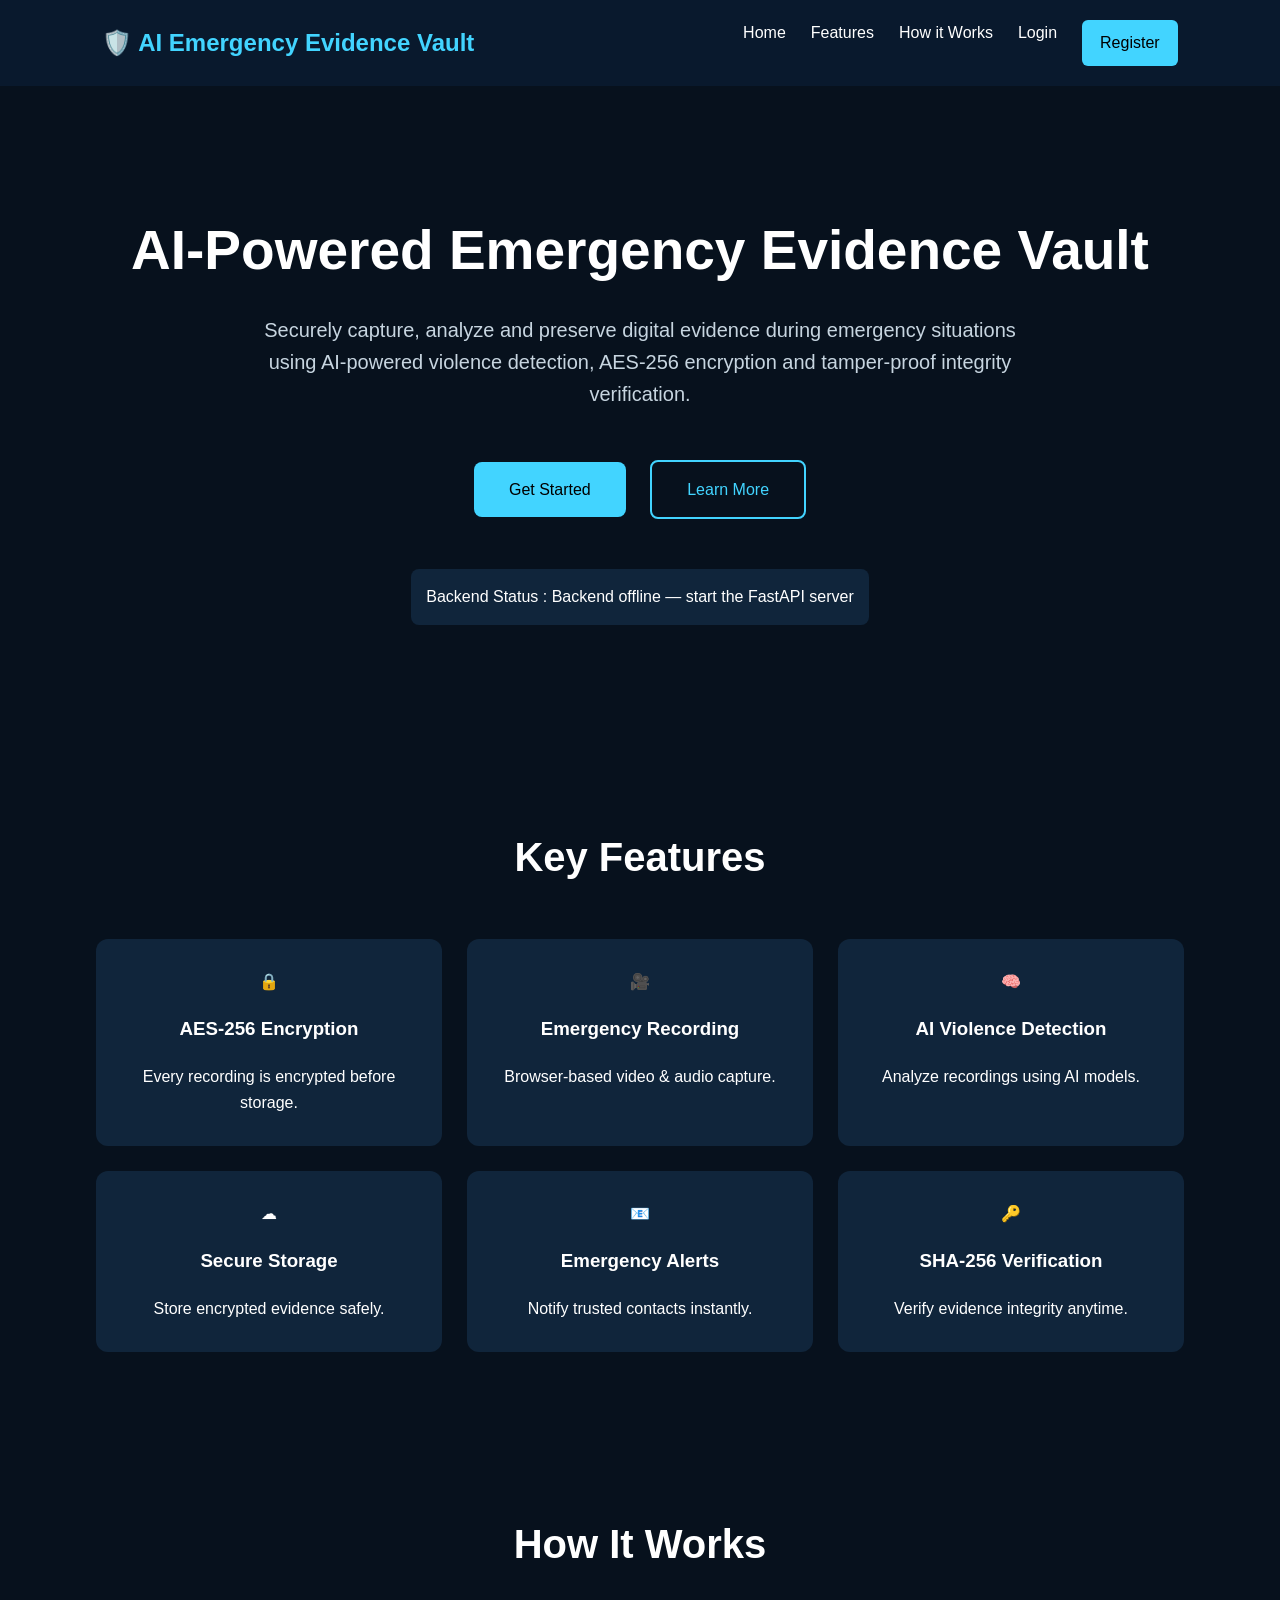
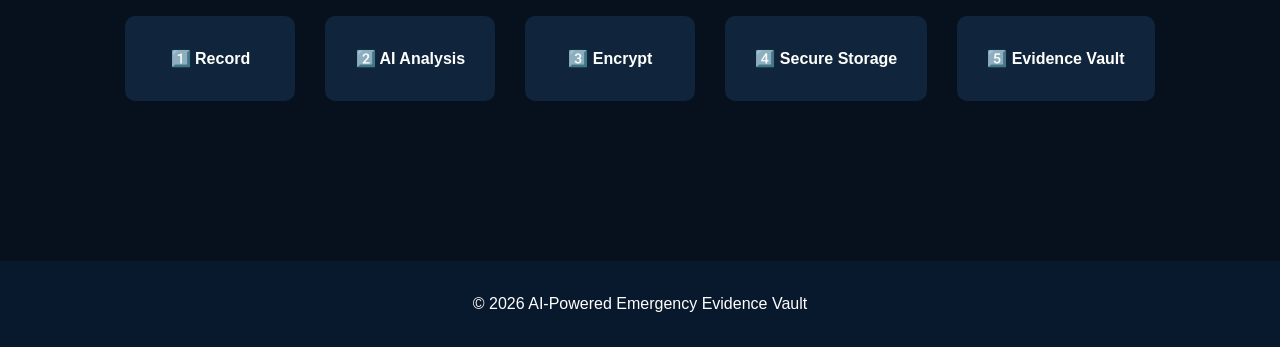
==== frontend/index.html @ c7b62e0b "Phase 1: Recording, upload and SHA-256 hashing" ====
<!DOCTYPE html>
<html lang="en">
<head>
    <meta charset="UTF-8">
    <meta name="viewport" content="width=device-width, initial-scale=1.0">
    <title>AI-Powered Emergency Evidence Vault</title>

    <link rel="stylesheet" href="css/style.css">
</head>

<body>

<header>

    <div class="logo">
        🛡️ AI Emergency Evidence Vault
    </div>

    <nav>

        <a href="index.html">Home</a>
        <a href="#features">Features</a>
        <a href="#workflow">How it Works</a>
        <a href="login.html">Login</a>
        <a href="register.html" class="register-btn">Register</a>

    </nav>

</header>


<section class="hero">

    <h1>
        AI-Powered Emergency Evidence Vault
    </h1>

    <p>

        Securely capture, analyze and preserve digital evidence during
        emergency situations using AI-powered violence detection,
        AES-256 encryption and tamper-proof integrity verification.

    </p>

    <div class="hero-buttons">

        <a href="login.html" class="primary-btn">
            Get Started
        </a>

        <a href="#features" class="secondary-btn">
            Learn More
        </a>

    </div>

    <div class="status-box">

        Backend Status :

        <span id="backend-status">

            Checking...

        </span>

    </div>

</section>



<section id="features">

    <h2>Key Features</h2>

    <div class="feature-grid">

        <div class="card">
            🔒
            <h3>AES-256 Encryption</h3>
            <p>
                Every recording is encrypted before storage.
            </p>
        </div>

        <div class="card">
            🎥
            <h3>Emergency Recording</h3>
            <p>
                Browser-based video & audio capture.
            </p>
        </div>

        <div class="card">
            🧠
            <h3>AI Violence Detection</h3>
            <p>
                Analyze recordings using AI models.
            </p>
        </div>

        <div class="card">
            ☁
            <h3>Secure Storage</h3>
            <p>
                Store encrypted evidence safely.
            </p>
        </div>

        <div class="card">
            📧
            <h3>Emergency Alerts</h3>
            <p>
                Notify trusted contacts instantly.
            </p>
        </div>

        <div class="card">
            🔑
            <h3>SHA-256 Verification</h3>
            <p>
                Verify evidence integrity anytime.
            </p>
        </div>

    </div>

</section>



<section id="workflow">

<h2>How It Works</h2>

<div class="steps">

<div class="step">
1️⃣ Record
</div>

<div class="step">
2️⃣ AI Analysis
</div>

<div class="step">
3️⃣ Encrypt
</div>

<div class="step">
4️⃣ Secure Storage
</div>

<div class="step">
5️⃣ Evidence Vault
</div>

</div>

</section>



<footer>

<p>

© 2026 AI-Powered Emergency Evidence Vault

</p>

</footer>

<script src="js/config.js"></script>
<script src="js/backend-status.js"></script>

</body>
</html>
---- frontend/css/style.css ----
/* ===========================
   AI Emergency Evidence Vault
   Modern Cybersecurity Theme
=========================== */

*{
    margin:0;
    padding:0;
    box-sizing:border-box;
    font-family:Arial, Helvetica, sans-serif;
}

body{

    background:#07111d;
    color:white;
    line-height:1.6;

}

/* Header */

header{

    display:flex;
    justify-content:space-between;
    align-items:center;

    padding:20px 8%;

    background:#09192d;

    position:sticky;
    top:0;

    z-index:1000;

}

.logo{

    font-size:24px;
    font-weight:bold;

    color:#42d4ff;

}

nav{

    display:flex;
    gap:25px;

}

nav a{

    color:white;
    text-decoration:none;
    transition:.3s;

}

nav a:hover{

    color:#42d4ff;

}

.register-btn{

    background:#42d4ff;

    color:black;

    padding:10px 18px;

    border-radius:6px;

}

/* Hero */

.hero{

    width:85%;

    margin:auto;

    padding:120px 0;

    text-align:center;

}

.hero h1{

    font-size:55px;

    margin-bottom:20px;

}

.hero p{

    width:70%;

    margin:auto;

    color:#c7d5e0;

    font-size:20px;

}

.hero-buttons{

    margin-top:40px;

}

.primary-btn,
.secondary-btn{

    text-decoration:none;

    padding:15px 35px;

    border-radius:8px;

    margin:10px;

    display:inline-block;

    transition:.3s;

}

.primary-btn{

    background:#42d4ff;

    color:black;

}

.secondary-btn{

    border:2px solid #42d4ff;

    color:#42d4ff;

}

.primary-btn:hover{

    transform:translateY(-3px);

}

.secondary-btn:hover{

    background:#42d4ff;

    color:black;

}

/* Backend */

.status-box{

    margin-top:40px;

    padding:15px;

    display:inline-block;

    background:#10253b;

    border-radius:8px;

}

/* Features */

#features{

    width:85%;

    margin:auto;

    padding:80px 0;

}

#features h2{

    text-align:center;

    margin-bottom:50px;

    font-size:40px;

}

.feature-grid{

    display:grid;

    grid-template-columns:repeat(auto-fit,minmax(260px,1fr));

    gap:25px;

}

.card{

    background:#10253b;

    padding:30px;

    border-radius:12px;

    text-align:center;

    transition:.3s;

}

.card:hover{

    transform:translateY(-8px);

    background:#143455;

}

.card h3{

    margin:20px 0;

}

/* Workflow */

#workflow{

    width:85%;

    margin:auto;

    padding:80px 0;

}

#workflow h2{

    text-align:center;

    margin-bottom:40px;

    font-size:40px;

}

.steps{

    display:flex;

    justify-content:center;

    gap:30px;

    flex-wrap:wrap;

}

.step{

    background:#10253b;

    padding:30px;

    border-radius:10px;

    min-width:170px;

    text-align:center;

    font-weight:bold;

}

/* Footer */

footer{

    background:#09192d;

    padding:30px;

    text-align:center;

    margin-top:80px;

}

/* Mobile */

@media(max-width:768px){

.hero h1{

    font-size:36px;

}

.hero p{

    width:100%;

}

header{

    flex-direction:column;

    gap:20px;

}

nav{

    flex-wrap:wrap;

    justify-content:center;

}

}
/* ===========================
   Authentication Pages
=========================== */

.auth-section{

    min-height:85vh;

    display:flex;

    justify-content:center;

    align-items:center;

}

.auth-card{

    width:400px;

    background:#10253b;

    padding:40px;

    border-radius:12px;

    text-align:center;

}

.auth-card h2{

    margin-bottom:15px;

}

.auth-card p{

    color:#c7d5e0;

    margin-bottom:20px;

}

.auth-card input{

    width:100%;

    padding:14px;

    margin-bottom:18px;

    border:none;

    border-radius:8px;

    background:#1a3552;

    color:white;

}

.auth-card input:focus{

    outline:2px solid #42d4ff;

}

.auth-card button{

    width:100%;

    padding:14px;

    border:none;

    border-radius:8px;

    background:#42d4ff;

    color:black;

    font-size:16px;

    cursor:pointer;

    transition:.3s;

}

.auth-card button:hover{

    background:#29c3f0;

}

.auth-link{

    margin-top:20px;

}

.auth-link a{

    color:#42d4ff;

    text-decoration:none;

}
/* ===========================
   Dashboard
=========================== */

.dashboard{

    width:90%;
    margin:auto;
    padding:60px 0;
    text-align:center;

}

.dashboard h1{

    font-size:42px;
    margin-bottom:15px;

}

.dashboard p{

    color:#c7d5e0;
    margin-bottom:40px;

}

.dashboard-grid{

    display:grid;
    grid-template-columns:repeat(auto-fit,minmax(280px,1fr));
    gap:25px;

}

.dashboard-card{

    background:#10253b;
    padding:30px;
    border-radius:12px;
    transition:.3s;

}

.dashboard-card:hover{

    transform:translateY(-6px);
    background:#143455;

}

.dashboard-card h3{

    margin-bottom:15px;

}

.dashboard-card p{

    margin-bottom:20px;

}

.dashboard-card a{

    display:inline-block;
    text-decoration:none;
    background:#42d4ff;
    color:black;
    padding:10px 20px;
    border-radius:8px;

}
/* ===========================
   Recorder
=========================== */

.recorder{

    width:90%;
    margin:auto;
    text-align:center;
    padding:60px 0;

}

.camera-box{

    width:800px;
    max-width:100%;
    margin:30px auto;

}

.camera-box video{

    width:100%;
    border-radius:12px;
    border:3px solid #42d4ff;

}

.record-buttons{

    margin-top:30px;

}

.record-buttons button{

    padding:15px 25px;
    margin:10px;
    font-size:16px;
    border:none;
    border-radius:8px;
    cursor:pointer;

}

#startBtn{

    background:#28a745;
    color:white;

}

#stopBtn{

    background:#dc3545;
    color:white;

}

.timer{

    margin-top:20px;
    font-size:22px;
    font-weight:bold;

}

#status{

    margin-top:20px;
    color:#42d4ff;

}
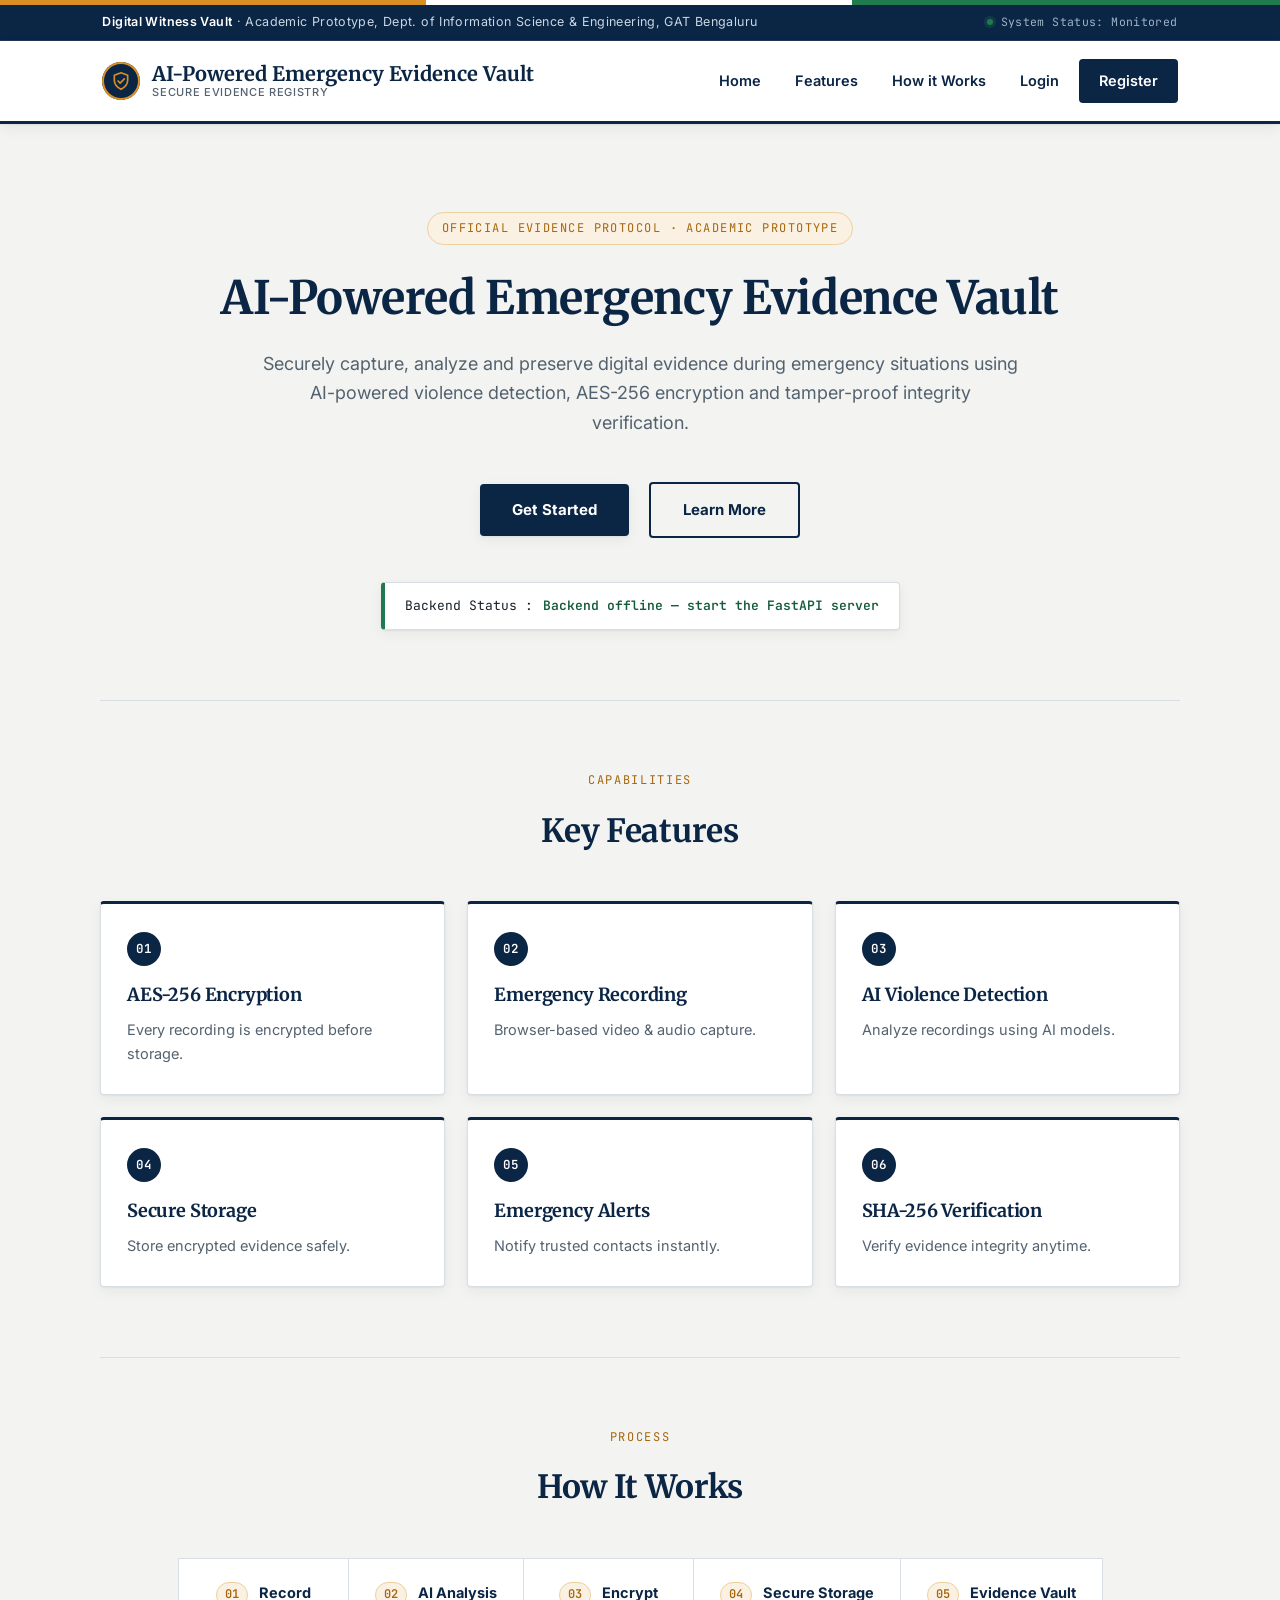
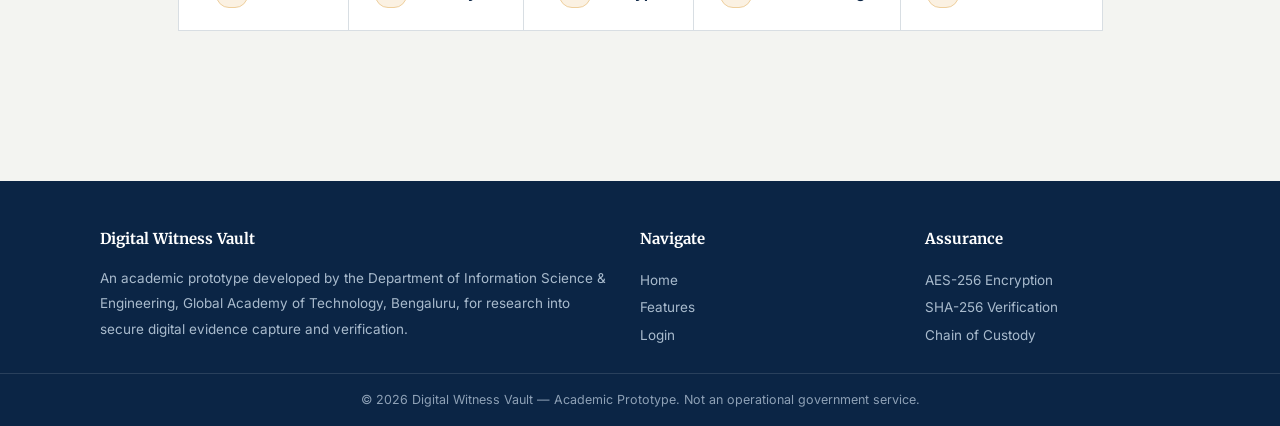
==== commit 7cff6ca0: "Add SHA-256 hashing, AES encryption, evidence verification, and chain of custody" ====
--- a/frontend/index.html
+++ b/frontend/index.html
@@ -10,10 +10,25 @@
 
 <body>
 
+<div class="gov-strip"></div>
+<div class="credential-bar">
+    <span><strong>Digital Witness Vault</strong> &middot; Academic Prototype, Dept. of Information Science &amp; Engineering, GAT Bengaluru</span>
+    <span class="cred-right"><span class="dot"></span> System Status: Monitored</span>
+</div>
+
 <header>
 
     <div class="logo">
-        🛡️ AI Emergency Evidence Vault
+        <span class="seal">
+            <svg viewBox="0 0 24 24" fill="none" stroke="#d98e26" stroke-width="2" stroke-linecap="round" stroke-linejoin="round">
+                <path d="M12 2l8 3v6c0 5-3.5 8.5-8 11-4.5-2.5-8-6-8-11V5l8-3z"/>
+                <path d="M8.5 12l2.5 2.5 5-5"/>
+            </svg>
+        </span>
+        <span class="logo-text">
+            AI-Powered Emergency Evidence Vault
+            <small>Secure Evidence Registry</small>
+        </span>
     </div>
 
     <nav>
@@ -73,12 +88,13 @@
 
 <section id="features">
 
+    <span class="section-eyebrow">Capabilities</span>
     <h2>Key Features</h2>
 
     <div class="feature-grid">
 
         <div class="card">
-            🔒
+            <span class="card-badge">01</span>
             <h3>AES-256 Encryption</h3>
             <p>
                 Every recording is encrypted before storage.
@@ -86,15 +102,15 @@
         </div>
 
         <div class="card">
-            🎥
+            <span class="card-badge">02</span>
             <h3>Emergency Recording</h3>
             <p>
-                Browser-based video & audio capture.
-            </p>
-        </div>
-
-        <div class="card">
-            🧠
+                Browser-based video &amp; audio capture.
+            </p>
+        </div>
+
+        <div class="card">
+            <span class="card-badge">03</span>
             <h3>AI Violence Detection</h3>
             <p>
                 Analyze recordings using AI models.
@@ -102,7 +118,7 @@
         </div>
 
         <div class="card">
-            ☁
+            <span class="card-badge">04</span>
             <h3>Secure Storage</h3>
             <p>
                 Store encrypted evidence safely.
@@ -110,7 +126,7 @@
         </div>
 
         <div class="card">
-            📧
+            <span class="card-badge">05</span>
             <h3>Emergency Alerts</h3>
             <p>
                 Notify trusted contacts instantly.
@@ -118,7 +134,7 @@
         </div>
 
         <div class="card">
-            🔑
+            <span class="card-badge">06</span>
             <h3>SHA-256 Verification</h3>
             <p>
                 Verify evidence integrity anytime.
@@ -133,29 +149,20 @@
 
 <section id="workflow">
 
+<span class="section-eyebrow">Process</span>
 <h2>How It Works</h2>
 
 <div class="steps">
 
-<div class="step">
-1️⃣ Record
-</div>
-
-<div class="step">
-2️⃣ AI Analysis
-</div>
-
-<div class="step">
-3️⃣ Encrypt
-</div>
-
-<div class="step">
-4️⃣ Secure Storage
-</div>
-
-<div class="step">
-5️⃣ Evidence Vault
-</div>
+<div class="step"><span class="step-no">01</span> Record</div>
+
+<div class="step"><span class="step-no">02</span> AI Analysis</div>
+
+<div class="step"><span class="step-no">03</span> Encrypt</div>
+
+<div class="step"><span class="step-no">04</span> Secure Storage</div>
+
+<div class="step"><span class="step-no">05</span> Evidence Vault</div>
 
 </div>
 
@@ -165,11 +172,40 @@
 
 <footer>
 
-<p>
-
-© 2026 AI-Powered Emergency Evidence Vault
-
-</p>
+<div class="footer-inner">
+
+    <div>
+        <h4>Digital Witness Vault</h4>
+        <p>
+            An academic prototype developed by the Department of Information
+            Science &amp; Engineering, Global Academy of Technology, Bengaluru,
+            for research into secure digital evidence capture and verification.
+        </p>
+    </div>
+
+    <div>
+        <h4>Navigate</h4>
+        <ul>
+            <li><a href="index.html">Home</a></li>
+            <li><a href="#features">Features</a></li>
+            <li><a href="login.html">Login</a></li>
+        </ul>
+    </div>
+
+    <div>
+        <h4>Assurance</h4>
+        <ul>
+            <li><a href="#">AES-256 Encryption</a></li>
+            <li><a href="#">SHA-256 Verification</a></li>
+            <li><a href="#">Chain of Custody</a></li>
+        </ul>
+    </div>
+
+</div>
+
+<div class="footer-bottom">
+    © 2026 Digital Witness Vault — Academic Prototype. Not an operational government service.
+</div>
 
 </footer>
 
--- a/frontend/css/style.css
+++ b/frontend/css/style.css
@@ -1,82 +1,235 @@
-/* ===========================
-   AI Emergency Evidence Vault
-   Modern Cybersecurity Theme
-=========================== */
+/* ============================================================
+   DIGITAL WITNESS VAULT
+   Public Safety / e-Governance Visual System
+   Design tokens:
+     Ink navy   #0B2545   (authority, headers, primary text on light)
+     Deep blue  #123A63   (secondary surfaces, gradients)
+     Seal gold  #B6721A / #D98E26  (verification accent, used sparingly)
+     Verified green #1F7A4D (integrity / success states)
+     Alert red  #B3261E   (emergency actions only)
+     Paper      #F3F4F1   (page background, like official stationery)
+     Surface    #FFFFFF
+     Rule       #D8DEE3
+   Type:
+     Display  -> "Merriweather" (serif, authoritative, document-like)
+     Body     -> "Inter" (clean, legible, modern civic-tech sans)
+     Data/Mono-> "JetBrains Mono" (hashes, IDs, verification codes)
+============================================================ */
+
+@import url('https://fonts.googleapis.com/css2?family=Merriweather:wght@700;900&family=Inter:wght@400;500;600;700&family=JetBrains+Mono:wght@500;600&display=swap');
+
+:root{
+    --navy:#0b2545;
+    --navy-2:#123a63;
+    --navy-3:#0e2f52;
+    --gold:#d98e26;
+    --gold-dark:#a5670f;
+    --green:#1f7a4d;
+    --green-dark:#155c3a;
+    --red:#b3261e;
+    --red-dark:#8c1e18;
+    --paper:#f3f4f1;
+    --surface:#ffffff;
+    --surface-alt:#eceff2;
+    --ink:#16202b;
+    --ink-muted:#54626f;
+    --rule:#d8dee3;
+    --rule-strong:#b9c2ca;
+    --radius:4px;
+    --shadow:0 1px 2px rgba(11,37,69,.06), 0 4px 14px rgba(11,37,69,.06);
+}
 
 *{
     margin:0;
     padding:0;
     box-sizing:border-box;
-    font-family:Arial, Helvetica, sans-serif;
+}
+
+html{
+    scroll-behavior:smooth;
 }
 
 body{
-
-    background:#07111d;
-    color:white;
-    line-height:1.6;
-
-}
-
-/* Header */
-
-header{
-
+    background:var(--paper);
+    color:var(--ink);
+    font-family:"Inter",Arial,Helvetica,sans-serif;
+    line-height:1.65;
+    -webkit-font-smoothing:antialiased;
+}
+
+h1,h2,h3{
+    font-family:"Merriweather",Georgia,serif;
+    color:var(--navy);
+    letter-spacing:-0.01em;
+}
+
+a{ color:inherit; }
+
+::selection{
+    background:var(--gold);
+    color:var(--navy);
+}
+
+::-webkit-scrollbar{ width:10px; }
+::-webkit-scrollbar-track{ background:var(--paper); }
+::-webkit-scrollbar-thumb{ background:var(--navy-2); border-radius:10px; }
+
+/* ===========================
+   Identity strip (tricolour rule + credential line)
+=========================== */
+
+.gov-strip{
+    height:5px;
+    width:100%;
+    background:linear-gradient(90deg,var(--gold) 0 33.3%, #ffffff 33.3% 66.6%, var(--green) 66.6% 100%);
+}
+
+.credential-bar{
+    background:var(--navy);
+    color:#c9d6e4;
+    font-family:"Inter",sans-serif;
+    font-size:12.5px;
+    letter-spacing:.03em;
+    padding:7px 8%;
     display:flex;
     justify-content:space-between;
     align-items:center;
-
-    padding:20px 8%;
-
-    background:#09192d;
+    flex-wrap:wrap;
+    gap:6px;
+    border-bottom:1px solid rgba(255,255,255,.08);
+}
+
+.credential-bar strong{
+    color:#ffffff;
+    font-weight:600;
+}
+
+.credential-bar .cred-right{
+    display:flex;
+    align-items:center;
+    gap:8px;
+    font-family:"JetBrains Mono",monospace;
+    font-size:11.5px;
+    color:#9fb2c6;
+}
+
+.credential-bar .dot{
+    width:6px;
+    height:6px;
+    border-radius:50%;
+    background:var(--green);
+    display:inline-block;
+    box-shadow:0 0 0 3px rgba(31,122,77,.25);
+}
+
+/* Header */
+
+header{
+
+    display:flex;
+    justify-content:space-between;
+    align-items:center;
+
+    padding:18px 8%;
+
+    background:var(--surface);
+    border-bottom:3px solid var(--navy);
 
     position:sticky;
     top:0;
 
     z-index:1000;
 
+    box-shadow:var(--shadow);
+
 }
 
 .logo{
 
-    font-size:24px;
-    font-weight:bold;
-
-    color:#42d4ff;
-
+    font-size:20px;
+    font-weight:700;
+    font-family:"Merriweather",serif;
+
+    color:var(--navy);
+
+    display:flex;
+    align-items:center;
+    gap:12px;
+    line-height:1.2;
+
+}
+
+.logo .seal{
+    width:38px;
+    height:38px;
+    flex-shrink:0;
+    border-radius:50%;
+    background:var(--navy);
+    display:flex;
+    align-items:center;
+    justify-content:center;
+    box-shadow:inset 0 0 0 2px var(--gold);
+}
+
+.logo .seal svg{
+    width:20px;
+    height:20px;
+}
+
+.logo .logo-text{
+    display:flex;
+    flex-direction:column;
+}
+
+.logo .logo-text small{
+    font-family:"Inter",sans-serif;
+    font-weight:500;
+    font-size:11px;
+    letter-spacing:.06em;
+    text-transform:uppercase;
+    color:var(--ink-muted);
 }
 
 nav{
 
     display:flex;
-    gap:25px;
+    align-items:center;
+    gap:6px;
 
 }
 
 nav a{
 
-    color:white;
+    color:var(--navy);
     text-decoration:none;
-    transition:.3s;
+    transition:.2s;
+    font-weight:600;
+    font-size:14.5px;
+    padding:9px 14px;
+    border-radius:var(--radius);
 
 }
 
 nav a:hover{
 
-    color:#42d4ff;
+    background:var(--surface-alt);
+    color:var(--navy-2);
 
 }
 
 .register-btn{
 
-    background:#42d4ff;
-
-    color:black;
-
-    padding:10px 18px;
-
-    border-radius:6px;
-
+    background:var(--navy) !important;
+
+    color:#ffffff !important;
+
+    padding:10px 20px !important;
+    border-radius:var(--radius) !important;
+
+}
+
+.register-btn:hover{
+    background:var(--navy-2) !important;
 }
 
 /* Hero */
@@ -84,20 +237,38 @@
 .hero{
 
     width:85%;
+    max-width:1080px;
 
     margin:auto;
 
-    padding:120px 0;
-
-    text-align:center;
-
+    padding:88px 0 70px;
+
+    text-align:center;
+
+    position:relative;
+
+}
+
+.hero::before{
+    content:"OFFICIAL EVIDENCE PROTOCOL · ACADEMIC PROTOTYPE";
+    display:inline-block;
+    font-family:"JetBrains Mono",monospace;
+    font-size:12px;
+    letter-spacing:.12em;
+    color:var(--gold-dark);
+    background:#fbf1e2;
+    border:1px solid #eecf9d;
+    padding:6px 14px;
+    border-radius:20px;
+    margin-bottom:26px;
 }
 
 .hero h1{
 
-    font-size:55px;
-
-    margin-bottom:20px;
+    font-size:46px;
+    line-height:1.2;
+
+    margin-bottom:22px;
 
 }
 
@@ -107,15 +278,15 @@
 
     margin:auto;
 
-    color:#c7d5e0;
-
-    font-size:20px;
+    color:var(--ink-muted);
+
+    font-size:18px;
 
 }
 
 .hero-buttons{
 
-    margin-top:40px;
+    margin-top:36px;
 
 }
 
@@ -124,218 +295,341 @@
 
     text-decoration:none;
 
-    padding:15px 35px;
-
-    border-radius:8px;
-
-    margin:10px;
+    padding:14px 32px;
+
+    border-radius:var(--radius);
+
+    margin:8px;
 
     display:inline-block;
 
-    transition:.3s;
+    transition:.2s;
+
+    font-weight:700;
+    font-size:15px;
 
 }
 
 .primary-btn{
 
-    background:#42d4ff;
-
-    color:black;
-
+    background:var(--navy);
+
+    color:#ffffff;
+    box-shadow:var(--shadow);
+
+}
+
+.primary-btn:hover{
+    background:var(--navy-2);
+    transform:translateY(-2px);
 }
 
 .secondary-btn{
 
-    border:2px solid #42d4ff;
-
-    color:#42d4ff;
-
-}
-
-.primary-btn:hover{
-
-    transform:translateY(-3px);
+    border:2px solid var(--navy);
+    color:var(--navy);
+    background:transparent;
 
 }
 
 .secondary-btn:hover{
 
-    background:#42d4ff;
-
-    color:black;
-
-}
-
-/* Backend */
+    background:var(--navy);
+    color:#ffffff;
+
+}
+
+/* Backend status */
 
 .status-box{
 
-    margin-top:40px;
-
-    padding:15px;
-
+    margin-top:36px;
+
+    padding:12px 20px;
+
+    display:inline-flex;
+    align-items:center;
+    gap:10px;
+
+    background:var(--surface);
+    border:1px solid var(--rule);
+    border-left:4px solid var(--green);
+
+    border-radius:var(--radius);
+
+    font-family:"JetBrains Mono",monospace;
+    font-size:13px;
+    color:var(--ink);
+    box-shadow:var(--shadow);
+
+}
+
+#backend-status{
+    font-weight:600;
+    color:var(--green-dark);
+}
+
+/* Features */
+
+#features{
+
+    width:85%;
+    max-width:1080px;
+
+    margin:auto;
+
+    padding:70px 0;
+
+    border-top:1px solid var(--rule);
+
+}
+
+#features h2{
+
+    text-align:center;
+
+    margin-bottom:12px;
+
+    font-size:32px;
+
+}
+
+.section-eyebrow{
+    display:block;
+    text-align:center;
+    font-family:"JetBrains Mono",monospace;
+    font-size:12px;
+    letter-spacing:.14em;
+    color:var(--gold-dark);
+    text-transform:uppercase;
+    margin-bottom:14px;
+}
+
+.feature-grid{
+
+    display:grid;
+
+    grid-template-columns:repeat(auto-fit,minmax(260px,1fr));
+
+    gap:22px;
+    margin-top:44px;
+
+}
+
+.card{
+
+    background:var(--surface);
+    padding:28px 26px;
+    border-radius:var(--radius);
+    border:1px solid var(--rule);
+    border-top:3px solid var(--navy);
+    text-align:left;
+    transition:.2s;
+    box-shadow:var(--shadow);
+
+}
+
+.card:hover{
+
+    transform:translateY(-4px);
+    border-top-color:var(--gold);
+
+}
+
+.card-badge{
+    display:inline-flex;
+    align-items:center;
+    justify-content:center;
+    width:34px;
+    height:34px;
+    border-radius:50%;
+    background:var(--navy);
+    color:#ffffff;
+    font-family:"JetBrains Mono",monospace;
+    font-size:12.5px;
+    font-weight:600;
+}
+
+.card h3{
+
+    margin:14px 0 8px;
+    font-size:18px;
+
+}
+
+.card p{
+    color:var(--ink-muted);
+    font-size:14.5px;
+}
+
+/* Workflow */
+
+#workflow{
+
+    width:85%;
+    max-width:1080px;
+
+    margin:auto;
+
+    padding:70px 0;
+
+    border-top:1px solid var(--rule);
+
+}
+
+#workflow h2{
+
+    text-align:center;
+
+    margin-bottom:12px;
+
+    font-size:32px;
+
+}
+
+.steps{
+
+    display:flex;
+
+    justify-content:center;
+
+    gap:0;
+    margin-top:44px;
+
+    flex-wrap:wrap;
+
+}
+
+.step{
+
+    background:var(--surface);
+    border:1px solid var(--rule);
+    padding:22px 26px;
+    min-width:170px;
+    text-align:center;
+    font-weight:700;
+    color:var(--navy);
+    position:relative;
+    font-size:14.5px;
+
+}
+
+.step:not(:last-child){
+    border-right:none;
+}
+
+.step-no{
     display:inline-block;
-
-    background:#10253b;
-
-    border-radius:8px;
-
-}
-
-/* Features */
-
-#features{
-
+    font-family:"JetBrains Mono",monospace;
+    color:var(--gold-dark);
+    background:#fbf1e2;
+    border:1px solid #eecf9d;
+    padding:2px 8px;
+    border-radius:20px;
+    font-size:12px;
+    margin-right:8px;
+    font-weight:600;
+}
+
+/* Footer */
+
+footer{
+
+    background:var(--navy);
+    color:#c9d6e4;
+    padding:0;
+    margin-top:80px;
+
+}
+
+.footer-inner{
     width:85%;
-
+    max-width:1080px;
     margin:auto;
-
-    padding:80px 0;
-
-}
-
-#features h2{
-
-    text-align:center;
-
-    margin-bottom:50px;
-
-    font-size:40px;
-
-}
-
-.feature-grid{
-
+    padding:46px 0 24px;
     display:grid;
-
-    grid-template-columns:repeat(auto-fit,minmax(260px,1fr));
-
-    gap:25px;
-
-}
-
-.card{
-
-    background:#10253b;
-
-    padding:30px;
-
-    border-radius:12px;
-
-    text-align:center;
-
-    transition:.3s;
-
-}
-
-.card:hover{
-
-    transform:translateY(-8px);
-
-    background:#143455;
-
-}
-
-.card h3{
-
-    margin:20px 0;
-
-}
-
-/* Workflow */
-
-#workflow{
-
-    width:85%;
-
-    margin:auto;
-
-    padding:80px 0;
-
-}
-
-#workflow h2{
-
-    text-align:center;
-
-    margin-bottom:40px;
-
-    font-size:40px;
-
+    grid-template-columns:2fr 1fr 1fr;
+    gap:30px;
+}
+
+.footer-inner h4{
+    color:#ffffff;
+    font-family:"Merriweather",serif;
+    font-size:15px;
+    margin-bottom:14px;
+}
+
+.footer-inner p, .footer-inner a{
+    font-size:13.5px;
+    color:#a9bbcd;
+    text-decoration:none;
+    line-height:1.9;
+}
+
+.footer-inner ul{
+    list-style:none;
+}
+
+.footer-bottom{
+    border-top:1px solid rgba(255,255,255,.12);
+    text-align:center;
+    padding:16px 0;
+    font-size:12.5px;
+    color:#8ea1b6;
+}
+
+footer p{
+    margin:0;
+}
+
+/* Mobile */
+
+@media(max-width:768px){
+
+.hero h1{
+
+    font-size:30px;
+
+}
+
+.hero p{
+
+    width:100%;
+
+}
+
+header{
+
+    flex-direction:column;
+    gap:14px;
+
+}
+
+nav{
+
+    flex-wrap:wrap;
+
+    justify-content:center;
+
+}
+
+.credential-bar{
+    flex-direction:column;
+    text-align:center;
+}
+
+.footer-inner{
+    grid-template-columns:1fr;
 }
 
 .steps{
-
-    display:flex;
-
-    justify-content:center;
-
-    gap:30px;
-
-    flex-wrap:wrap;
-
-}
-
-.step{
-
-    background:#10253b;
-
-    padding:30px;
-
-    border-radius:10px;
-
-    min-width:170px;
-
-    text-align:center;
-
-    font-weight:bold;
-
-}
-
-/* Footer */
-
-footer{
-
-    background:#09192d;
-
-    padding:30px;
-
-    text-align:center;
-
-    margin-top:80px;
-
-}
-
-/* Mobile */
-
-@media(max-width:768px){
-
-.hero h1{
-
-    font-size:36px;
-
-}
-
-.hero p{
-
-    width:100%;
-
-}
-
-header{
-
     flex-direction:column;
-
-    gap:20px;
-
-}
-
-nav{
-
-    flex-wrap:wrap;
-
-    justify-content:center;
-
+    align-items:stretch;
+}
+
+.step:not(:last-child){
+    border-right:1px solid var(--rule);
+    border-bottom:none;
 }
 
 }
@@ -345,7 +639,7 @@
 
 .auth-section{
 
-    min-height:85vh;
+    min-height:80vh;
 
     display:flex;
 
@@ -353,161 +647,207 @@
 
     align-items:center;
 
+    padding:40px 20px;
+
 }
 
 .auth-card{
 
-    width:400px;
-
-    background:#10253b;
-
-    padding:40px;
-
-    border-radius:12px;
-
-    text-align:center;
+    width:420px;
+    max-width:100%;
+
+    background:var(--surface);
+
+    padding:44px 40px;
+
+    border-radius:var(--radius);
+    border:1px solid var(--rule);
+    border-top:4px solid var(--navy);
+
+    text-align:left;
+    box-shadow:var(--shadow);
 
 }
 
 .auth-card h2{
 
-    margin-bottom:15px;
+    margin-bottom:8px;
+    font-size:26px;
 
 }
 
 .auth-card p{
 
-    color:#c7d5e0;
-
-    margin-bottom:20px;
-
+    color:var(--ink-muted);
+    margin-bottom:28px;
+    font-size:14.5px;
+
+}
+
+.auth-card label{
+    display:block;
+    font-size:12.5px;
+    font-weight:600;
+    letter-spacing:.03em;
+    text-transform:uppercase;
+    color:var(--ink-muted);
+    margin-bottom:6px;
 }
 
 .auth-card input{
 
     width:100%;
 
+    padding:13px 14px;
+
+    margin-bottom:18px;
+
+    border:1px solid var(--rule-strong);
+
+    border-radius:var(--radius);
+
+    background:var(--surface-alt);
+
+    color:var(--ink);
+
+    font-size:15px;
+    font-family:"Inter",sans-serif;
+
+}
+
+.auth-card input::placeholder{
+    color:#8b97a3;
+}
+
+.auth-card input:focus{
+
+    outline:none;
+    border-color:var(--navy);
+    background:var(--surface);
+    box-shadow:0 0 0 3px rgba(11,37,69,.12);
+
+}
+
+.auth-card button{
+
+    width:100%;
+
     padding:14px;
 
-    margin-bottom:18px;
-
     border:none;
 
-    border-radius:8px;
-
-    background:#1a3552;
-
-    color:white;
-
-}
-
-.auth-card input:focus{
-
-    outline:2px solid #42d4ff;
-
-}
-
-.auth-card button{
-
-    width:100%;
-
-    padding:14px;
-
-    border:none;
-
-    border-radius:8px;
-
-    background:#42d4ff;
-
-    color:black;
-
-    font-size:16px;
+    border-radius:var(--radius);
+
+    background:var(--navy);
+
+    color:#ffffff;
+
+    font-size:15.5px;
+    font-weight:700;
 
     cursor:pointer;
 
-    transition:.3s;
+    transition:.2s;
 
 }
 
 .auth-card button:hover{
 
-    background:#29c3f0;
+    background:var(--navy-2);
 
 }
 
 .auth-link{
 
-    margin-top:20px;
+    margin-top:22px;
+    text-align:center;
+    font-size:14px;
+    color:var(--ink-muted);
 
 }
 
 .auth-link a{
 
-    color:#42d4ff;
-
+    color:var(--navy);
+    font-weight:600;
     text-decoration:none;
 
 }
+
+.auth-link a:hover{
+    text-decoration:underline;
+}
+
 /* ===========================
    Dashboard
 =========================== */
 
 .dashboard{
 
-    width:90%;
+    width:88%;
+    max-width:1100px;
     margin:auto;
-    padding:60px 0;
-    text-align:center;
+    padding:64px 0;
 
 }
 
 .dashboard h1{
 
-    font-size:42px;
-    margin-bottom:15px;
+    font-size:34px;
+    margin-bottom:12px;
+    text-align:center;
 
 }
 
 .dashboard p{
 
-    color:#c7d5e0;
-    margin-bottom:40px;
+    color:var(--ink-muted);
+    margin-bottom:44px;
+    text-align:center;
+    font-size:16px;
 
 }
 
 .dashboard-grid{
 
     display:grid;
-    grid-template-columns:repeat(auto-fit,minmax(280px,1fr));
-    gap:25px;
+    grid-template-columns:repeat(auto-fit,minmax(260px,1fr));
+    gap:22px;
 
 }
 
 .dashboard-card{
 
-    background:#10253b;
-    padding:30px;
-    border-radius:12px;
-    transition:.3s;
+    background:var(--surface);
+    padding:28px;
+    border-radius:var(--radius);
+    border:1px solid var(--rule);
+    border-left:4px solid var(--navy);
+    transition:.2s;
+    box-shadow:var(--shadow);
 
 }
 
 .dashboard-card:hover{
 
-    transform:translateY(-6px);
-    background:#143455;
+    transform:translateY(-4px);
+    border-left-color:var(--gold);
 
 }
 
 .dashboard-card h3{
 
-    margin-bottom:15px;
+    margin-bottom:10px;
+    font-size:18px;
 
 }
 
 .dashboard-card p{
 
     margin-bottom:20px;
+    text-align:left;
+    color:var(--ink-muted);
+    font-size:14.5px;
 
 }
 
@@ -515,83 +855,191 @@
 
     display:inline-block;
     text-decoration:none;
-    background:#42d4ff;
-    color:black;
+    background:var(--navy);
+    color:#ffffff;
     padding:10px 20px;
-    border-radius:8px;
-
-}
+    border-radius:var(--radius);
+    font-weight:600;
+    font-size:14px;
+
+}
+
+.dashboard-card a:hover{
+    background:var(--navy-2);
+}
+
 /* ===========================
    Recorder
 =========================== */
 
 .recorder{
 
-    width:90%;
+    width:88%;
+    max-width:900px;
     margin:auto;
     text-align:center;
-    padding:60px 0;
-
+    padding:64px 0;
+
+}
+
+.recorder h1{
+    font-size:32px;
+    margin-bottom:10px;
+}
+
+.recorder > p{
+    color:var(--ink-muted);
+    font-size:15.5px;
 }
 
 .camera-box{
 
     width:800px;
     max-width:100%;
-    margin:30px auto;
+    margin:34px auto;
+    border-radius:var(--radius);
+    overflow:hidden;
+    border:1px solid var(--rule);
+    box-shadow:var(--shadow);
 
 }
 
 .camera-box video{
 
     width:100%;
-    border-radius:12px;
-    border:3px solid #42d4ff;
+    display:block;
+    background:#0b1622;
 
 }
 
 .record-buttons{
 
-    margin-top:30px;
+    margin-top:28px;
 
 }
 
 .record-buttons button{
 
-    padding:15px 25px;
-    margin:10px;
-    font-size:16px;
+    padding:14px 26px;
+    margin:8px;
+    font-size:15px;
+    font-weight:700;
     border:none;
-    border-radius:8px;
+    border-radius:var(--radius);
     cursor:pointer;
+    transition:.2s;
 
 }
 
 #startBtn{
 
-    background:#28a745;
+    background:var(--green);
     color:white;
 
 }
 
+#startBtn:hover{
+    background:var(--green-dark);
+}
+
 #stopBtn{
 
-    background:#dc3545;
+    background:var(--red);
     color:white;
 
 }
 
+#stopBtn:hover{
+    background:var(--red-dark);
+}
+
+#stopBtn:disabled,
+#startBtn:disabled{
+    opacity:.45;
+    cursor:not-allowed;
+}
+
 .timer{
 
     margin-top:20px;
+    font-family:"JetBrains Mono",monospace;
     font-size:22px;
-    font-weight:bold;
+    font-weight:600;
+    color:var(--navy);
 
 }
 
 #status{
 
-    margin-top:20px;
-    color:#42d4ff;
-
-}+    margin-top:18px;
+    color:var(--ink-muted);
+    font-family:"JetBrains Mono",monospace;
+    font-size:13.5px;
+
+}
+
+/* ===========================
+   Generic page shell (Evidence Vault etc.)
+=========================== */
+
+.page-shell{
+
+    width:85%;
+    max-width:820px;
+    margin:auto;
+    padding:80px 0;
+    text-align:center;
+
+}
+
+.page-shell h1{
+    font-size:34px;
+    margin-bottom:12px;
+}
+
+.page-shell .subtitle{
+    display:block;
+    color:var(--ink-muted);
+    font-size:15.5px;
+    margin-bottom:28px;
+}
+
+#backend-status.checking{
+    display:inline-block;
+    font-family:"JetBrains Mono",monospace;
+    font-size:13px;
+    padding:10px 18px;
+    background:var(--surface);
+    border:1px solid var(--rule);
+    border-left:4px solid var(--gold);
+    border-radius:var(--radius);
+    color:var(--ink);
+}
+
+.page-nav{
+
+    margin-top:36px;
+    display:flex;
+    justify-content:center;
+    gap:14px;
+
+}
+
+.page-nav a{
+
+    text-decoration:none;
+    color:var(--navy);
+    font-weight:600;
+    padding:10px 18px;
+    border:1px solid var(--rule-strong);
+    border-radius:var(--radius);
+    font-size:14px;
+    transition:.2s;
+
+}
+
+.page-nav a:hover{
+    background:var(--navy);
+    color:#ffffff;
+    border-color:var(--navy);
+}
